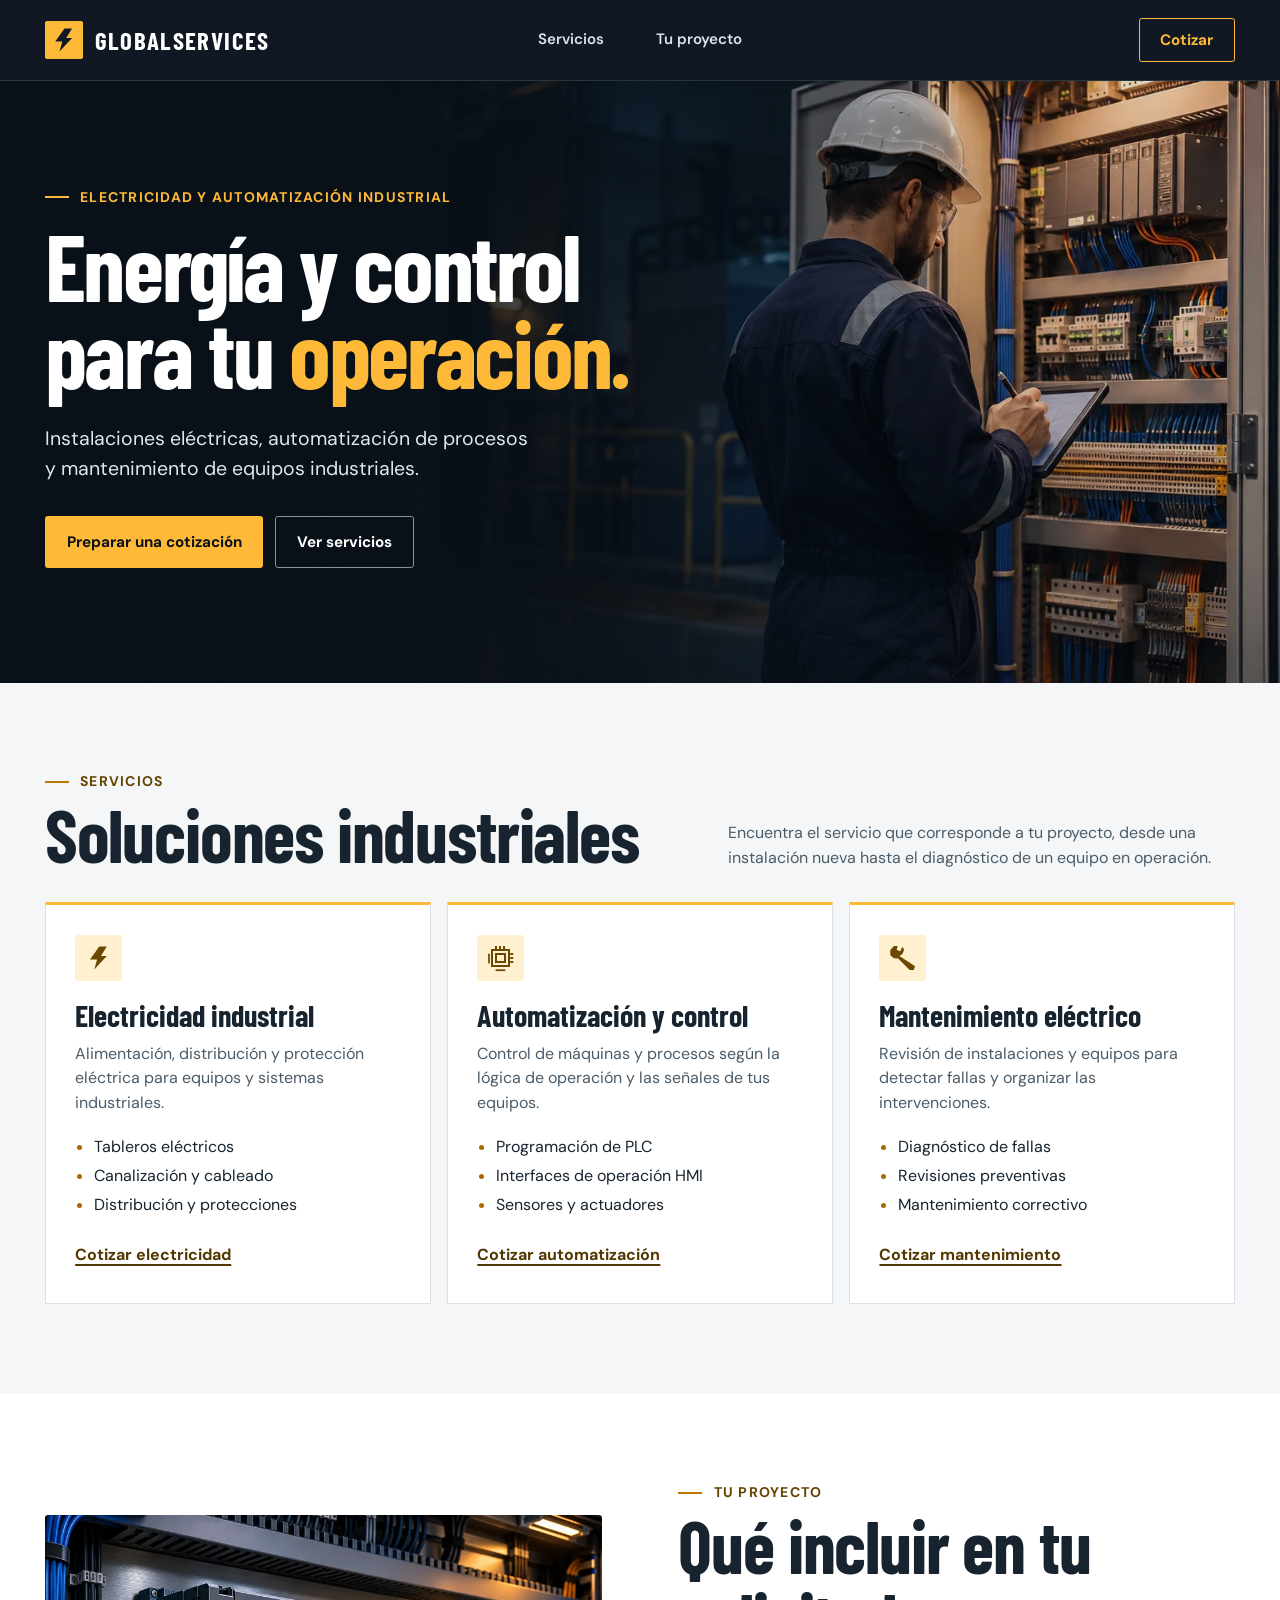
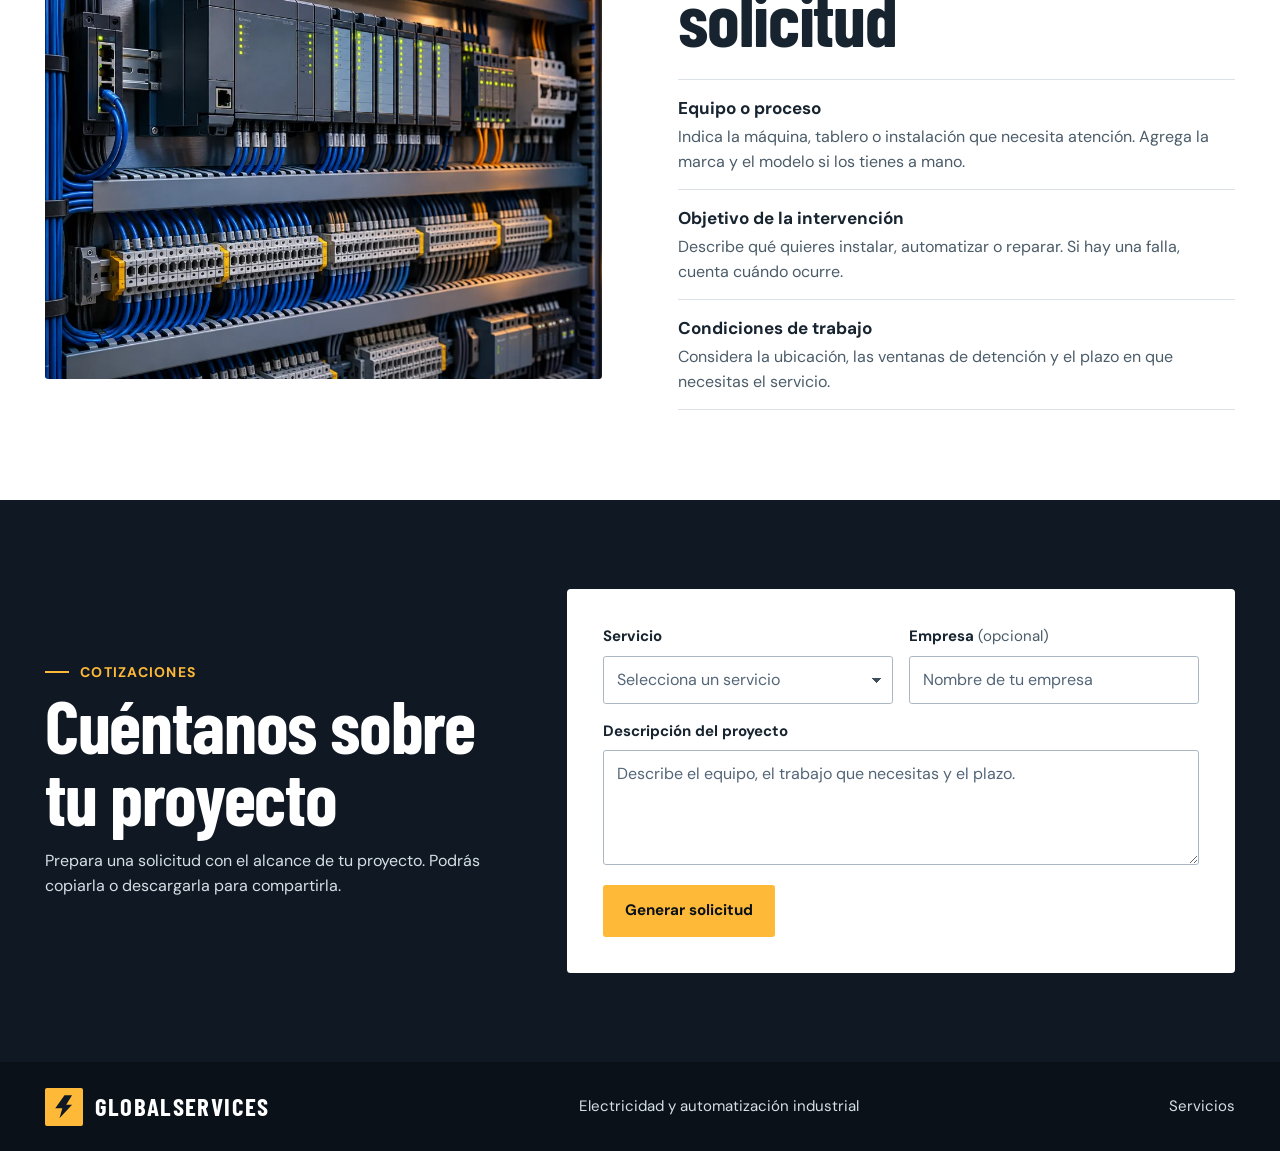
==== globalservices/index.html @ 5bad8e7e "Add two independent Spanish business websites" ====
<!doctype html>
<html lang="es-CL">
<head>
  <meta charset="utf-8">
  <meta name="viewport" content="width=device-width, initial-scale=1">
  <meta name="theme-color" content="#101923">
  <meta name="robots" content="noindex">
  <meta name="description" content="Globalservices. Electricidad industrial, automatización y mantenimiento eléctrico para tus proyectos y equipos.">
  <meta property="og:type" content="website">
  <meta property="og:title" content="Globalservices | Electricidad y automatización industrial">
  <meta property="og:description" content="Electricidad industrial, automatización y mantenimiento eléctrico. Prepara una solicitud para tu proyecto.">
  <title>Globalservices | Electricidad y automatización industrial</title>
  <link rel="icon" href="assets/mark.png" type="image/png">
  <link rel="preload" href="assets/barlow-condensed-700.woff2" as="font" type="font/woff2" crossorigin>
  <link rel="stylesheet" href="styles.css">
  <script src="script.js" defer></script>
</head>
<body>
  <a class="skip-link" href="#main">Saltar al contenido</a>
  <header id="inicio" class="site-header">
    <div class="container header-content">
      <a class="brand" href="#inicio" aria-label="Globalservices, inicio">
        <span class="brand-mark" aria-hidden="true"><span></span></span>
        <span>Globalservices</span>
      </a>
      <nav class="site-nav" aria-label="Navegación principal">
        <a href="#servicios">Servicios</a>
        <a href="#alcance">Tu proyecto</a>
      </nav>
      <a class="button button-header" href="#cotizar">Cotizar</a>
    </div>
  </header>

  <main id="main">
    <section class="hero" aria-labelledby="hero-title">
      <img class="hero-image" src="assets/industrial-hero.webp" alt="" fetchpriority="high">
      <div class="container hero-content">
        <p class="eyebrow hero-eyebrow">Electricidad y automatización industrial</p>
        <h1 id="hero-title">Energía y control<br>para tu <em>operación.</em></h1>
        <p class="hero-description">Instalaciones eléctricas, automatización de procesos y mantenimiento de equipos industriales.</p>
        <div class="hero-actions">
          <a class="button button-primary" href="#cotizar">Preparar una cotización</a>
          <a class="button button-outline" href="#servicios">Ver servicios</a>
        </div>
      </div>
    </section>

    <section id="servicios" class="section services" aria-labelledby="services-title">
      <div class="container">
        <div class="section-intro">
          <div>
            <p class="eyebrow">Servicios</p>
            <h2 id="services-title">Soluciones industriales</h2>
          </div>
          <p>Encuentra el servicio que corresponde a tu proyecto, desde una instalación nueva hasta el diagnóstico de un equipo en operación.</p>
        </div>
        <div class="service-grid">
          <article class="service-card">
            <span class="service-mark service-mark-power" aria-hidden="true"><span></span></span>
            <h3>Electricidad industrial</h3>
            <p>Alimentación, distribución y protección eléctrica para equipos y sistemas industriales.</p>
            <ul class="service-list">
              <li>Tableros eléctricos</li>
              <li>Canalización y cableado</li>
              <li>Distribución y protecciones</li>
            </ul>
            <a href="#cotizar" data-service="Electricidad industrial">Cotizar electricidad <span class="sr-only">industrial</span></a>
          </article>
          <article class="service-card">
            <span class="service-mark service-mark-control" aria-hidden="true"><span></span></span>
            <h3>Automatización y control</h3>
            <p>Control de máquinas y procesos según la lógica de operación y las señales de tus equipos.</p>
            <ul class="service-list">
              <li>Programación de PLC</li>
              <li>Interfaces de operación HMI</li>
              <li>Sensores y actuadores</li>
            </ul>
            <a href="#cotizar" data-service="Automatización y control">Cotizar automatización</a>
          </article>
          <article class="service-card">
            <span class="service-mark service-mark-maintenance" aria-hidden="true"><span></span></span>
            <h3>Mantenimiento eléctrico</h3>
            <p>Revisión de instalaciones y equipos para detectar fallas y organizar las intervenciones.</p>
            <ul class="service-list">
              <li>Diagnóstico de fallas</li>
              <li>Revisiones preventivas</li>
              <li>Mantenimiento correctivo</li>
            </ul>
            <a href="#cotizar" data-service="Mantenimiento eléctrico">Cotizar mantenimiento</a>
          </article>
        </div>
      </div>
    </section>

    <section id="alcance" class="section approach" aria-labelledby="approach-title">
      <div class="container approach-layout">
        <img class="approach-image" src="assets/industrial-detail.webp" alt="Detalle de un tablero de control con módulos y cableado ordenado" width="1200" height="800" loading="lazy" decoding="async">
        <div class="approach-content">
          <p class="eyebrow">Tu proyecto</p>
          <h2 id="approach-title">Qué incluir en tu solicitud</h2>
          <dl class="scope-list">
            <div><dt>Equipo o proceso</dt><dd>Indica la máquina, tablero o instalación que necesita atención. Agrega la marca y el modelo si los tienes a mano.</dd></div>
            <div><dt>Objetivo de la intervención</dt><dd>Describe qué quieres instalar, automatizar o reparar. Si hay una falla, cuenta cuándo ocurre.</dd></div>
            <div><dt>Condiciones de trabajo</dt><dd>Considera la ubicación, las ventanas de detención y el plazo en que necesitas el servicio.</dd></div>
          </dl>
        </div>
      </div>
    </section>

    <section id="cotizar" class="section quote" aria-labelledby="quote-title">
      <div class="container quote-layout">
        <div class="quote-intro">
          <p class="eyebrow">Cotizaciones</p>
          <h2 id="quote-title">Cuéntanos sobre tu proyecto</h2>
          <p>Prepara una solicitud con el alcance de tu proyecto. Podrás copiarla o descargarla para compartirla.</p>
        </div>
        <div class="quote-panel">
          <form id="quote-form">
            <div class="form-grid">
              <label for="service">Servicio
                <select name="service" id="service" required>
                  <option value="" disabled selected>Selecciona un servicio</option>
                  <option>Electricidad industrial</option>
                  <option>Automatización y control</option>
                  <option>Mantenimiento eléctrico</option>
                  <option>Otro proyecto industrial</option>
                </select>
              </label>
              <label for="company">Empresa <span class="optional">(opcional)</span>
                <input name="company" id="company" maxlength="120" autocomplete="organization" placeholder="Nombre de tu empresa">
              </label>
              <label class="full-field" for="description">Descripción del proyecto
                <textarea name="description" id="description" rows="4" maxlength="1500" required placeholder="Describe el equipo, el trabajo que necesitas y el plazo."></textarea>
              </label>
            </div>
            <button class="button button-primary" type="submit" disabled>Generar solicitud</button>
            <noscript><p>Activa JavaScript para preparar la solicitud y descargarla.</p></noscript>
          </form>
          <div class="quote-result" id="quote-result" hidden>
            <label for="quote-text">Tu solicitud</label>
            <textarea id="quote-text" rows="6" readonly></textarea>
            <div class="result-actions">
              <button class="button button-dark" id="copy-button" type="button">Copiar solicitud</button>
              <button class="button button-light" id="download-button" type="button">Descargar texto</button>
            </div>
            <p class="result-status" id="result-status" role="status"></p>
          </div>
        </div>
      </div>
    </section>
  </main>

  <footer class="footer">
    <div class="container footer-content">
      <a class="brand" href="#inicio" aria-label="Globalservices, volver al inicio">
        <span class="brand-mark" aria-hidden="true"><span></span></span>
        <span>Globalservices</span>
      </a>
      <p>Electricidad y automatización industrial</p>
      <a class="footer-link" href="#servicios">Servicios</a>
    </div>
  </footer>
</body>
</html>
---- globalservices/styles.css ----
@font-face {
  font-family: "Barlow Condensed";
  src: url("assets/barlow-condensed-700.woff2") format("woff2");
  font-display: swap;
  font-weight: 700;
}

@font-face {
  font-family: "DM Sans";
  src: url("assets/dm-sans.woff2") format("woff2");
  font-display: swap;
  font-weight: 400 700;
}

:root {
  --navy: #101923;
  --deep-navy: #0a1119;
  --ink: #17242f;
  --muted: #4b5c69;
  --line: #dbe1e7;
  --paper: #f4f6f8;
  --amber: #ffb938;
  --display: "Barlow Condensed", "Arial Narrow", sans-serif;
  font-family: "DM Sans", Arial, sans-serif;
  color: var(--ink);
  background: var(--navy);
}

*, *::before, *::after { box-sizing: border-box; }
html { scroll-behavior: smooth; }
body { margin: 0; line-height: 1.55; }
img { display: block; max-width: 100%; }
a { color: inherit; }
h1, h2, h3, p { margin: 0; }
button, input, select, textarea { font: inherit; }
button { cursor: pointer; }
button:disabled { opacity: .55; cursor: default; }

:focus-visible {
  outline: 3px solid #247bb7;
  outline-offset: 4px;
}

.site-header :focus-visible, .hero :focus-visible, .footer :focus-visible {
  outline-color: var(--amber);
}

.sr-only, .skip-link:not(:focus) {
  position: absolute;
  width: 1px;
  height: 1px;
  padding: 0;
  overflow: hidden;
  clip: rect(0, 0, 0, 0);
  white-space: nowrap;
  border: 0;
}

.skip-link:focus {
  position: fixed;
  z-index: 10;
  top: .5rem;
  left: .5rem;
  padding: .6rem 1rem;
  background: var(--amber);
  color: var(--deep-navy);
}

.container { width: min(76rem, 100% - clamp(2rem, 7vw, 7rem)); margin-inline: auto; }
.section { padding-block: clamp(3.75rem, 7vw, 7rem); }

.site-header { background: var(--navy); color: #fff; border-bottom: 1px solid #28343e; }
.header-content {
  min-height: 5rem;
  display: grid;
  grid-template-columns: 1fr auto 1fr;
  align-items: center;
  gap: 2rem;
}

.brand {
  display: inline-flex;
  align-items: center;
  gap: .75rem;
  width: fit-content;
  color: inherit;
  text-decoration: none;
  font: 700 1.55rem/1 var(--display);
  letter-spacing: .055em;
  text-transform: uppercase;
}

.brand-mark {
  background: var(--amber);
  color: var(--navy);
  width: 2.36rem;
  height: 2.36rem;
  display: grid;
  place-items: center;
  flex: 0 0 auto;
  border-radius: .12rem;
}

.brand-mark > span, .service-mark-power > span {
  width: 1.05rem;
  height: 1.45rem;
  background: currentColor;
  clip-path: polygon(55% 0, 100% 0, 65% 41%, 100% 41%, 25% 100%, 42% 57%, 0 57%);
}

.site-nav {
  display: flex;
  justify-content: center;
  gap: clamp(1.3rem, 4vw, 3.75rem);
  color: #dce4eb;
  font-size: .94rem;
  font-weight: 600;
}

.site-nav a, .footer-link { text-decoration: none; }
.site-nav a:hover, .footer-link:hover { color: var(--amber); }

.button {
  display: inline-flex;
  justify-content: center;
  align-items: center;
  min-height: 3.25rem;
  padding: .73rem 1.3rem;
  border: 1px solid transparent;
  border-radius: .18rem;
  font-weight: 700;
  font-size: .95rem;
  line-height: 1.25;
  text-decoration: none;
  text-align: center;
  transition: background-color .18s, border-color .18s, color .18s;
}

.button-header {
  justify-self: end;
  min-height: 2.55rem;
  color: var(--amber);
  border-color: var(--amber);
}

.button-header:hover, .button-primary { background: var(--amber); color: var(--deep-navy); }
.button-primary:hover { background: #ffd073; border-color: #ffd073; }
.button-outline { border-color: #89929b; color: #fff; }
.button-outline:hover { background: #263541; border-color: #bbc5cc; }
.button-dark { background: var(--navy); color: #fff; }
.button-dark:hover { background: #263541; }
.button-light { border-color: #aebbc6; color: var(--navy); background: white; }
.button-light:hover { background: #f0f3f6; }

.hero {
  min-height: clamp(34rem, 47vw, 43rem);
  color: white;
  background: var(--deep-navy);
  position: relative;
  isolation: isolate;
  display: flex;
  align-items: center;
}

.hero-image {
  width: 100%;
  height: 100%;
  position: absolute;
  inset: 0;
  z-index: -2;
  object-fit: cover;
  object-position: center 47%;
}

.hero::before {
  content: "";
  position: absolute;
  inset: 0;
  z-index: -1;
  background:
    linear-gradient(90deg, rgba(9,16,24,.98), rgba(9,16,24,.77) 42%, rgba(9,16,24,.19) 75%, rgba(9,16,24,.1)),
    linear-gradient(0deg, rgba(9,16,24,.3), transparent 50%);
}

.hero-content { padding-block: 4rem 4.5rem; }
.eyebrow {
  display: flex;
  align-items: center;
  gap: .7rem;
  color: #654300;
  font-size: .875rem;
  line-height: 1.35;
  font-weight: 700;
  letter-spacing: .09em;
  text-transform: uppercase;
}

.eyebrow::before { content: ""; height: 2px; width: 1.5rem; flex-shrink: 0; background: #bd7800; }
.hero-eyebrow { color: var(--amber); }
.hero-eyebrow::before { background: var(--amber); }

h1, h2, h3 { font-family: var(--display); font-weight: 700; }
h1 {
  margin-top: 1rem;
  font-size: clamp(4rem, 7.35vw, 7.12rem);
  line-height: .92;
  letter-spacing: -.025em;
}

h1 em { color: var(--amber); font-style: normal; }
.hero-description {
  max-width: 31rem;
  margin-top: 1.75rem;
  color: #e0e6ec;
  font-size: clamp(1.06rem, 1.55vw, 1.22rem);
}

.hero-actions, .result-actions { display: flex; flex-wrap: wrap; gap: .75rem; }
.hero-actions { margin-top: 2rem; }

.services { background: var(--paper); }
.section-intro {
  display: grid;
  grid-template-columns: 1.1fr .9fr;
  align-items: end;
  gap: clamp(1rem, 5vw, 6rem);
  margin-bottom: 2rem;
}

h2 {
  margin-top: .45rem;
  font-size: clamp(2.85rem, 5.8vw, 4.6rem);
  line-height: .98;
  letter-spacing: -.016em;
}

.section-intro > p { max-width: 33rem; color: var(--muted); }
.service-grid { display: grid; grid-template-columns: repeat(3, minmax(0, 1fr)); gap: 1rem; }

.service-card {
  min-height: 100%;
  display: flex;
  flex-direction: column;
  align-items: flex-start;
  padding: clamp(1.25rem, 2.3vw, 2.1rem);
  border: 1px solid var(--line);
  border-top: 3px solid var(--amber);
  background: white;
}

.service-mark {
  color: #6c4700;
  background: #fff0cf;
  width: 2.9rem;
  height: 2.9rem;
  display: grid;
  place-items: center;
  border-radius: .2rem;
  margin-bottom: 1.15rem;
}

.service-mark-control > span {
  position: relative;
  width: 1.15rem;
  height: 1.15rem;
  border: 2px solid currentColor;
  box-shadow: inset 0 0 0 2px #fff0cf, inset 0 0 0 4px currentColor;
}

.service-mark-control > span::before, .service-mark-control > span::after {
  content: "";
  position: absolute;
  width: .7rem;
  height: .2rem;
  top: -.33rem;
  left: .1rem;
  background: repeating-linear-gradient(90deg, currentColor 0 2px, transparent 2px 4px);
  box-shadow: 0 1.42rem 0 -.04rem currentColor;
}

.service-mark-control > span::after { transform: rotate(90deg); transform-origin: 50% .79rem; }
.service-mark-maintenance > span {
  width: 1.55rem;
  height: 1.55rem;
  background: currentColor;
  clip-path: polygon(17% 0, 30% 0, 26% 18%, 40% 23%, 49% 5%, 56% 17%, 49% 34%, 37% 42%, 100% 83%, 94% 100%, 77% 97%, 32% 52%, 14% 51%, 0 39%, 0 18%);
}

h3 { font-size: clamp(1.65rem, 2.35vw, 2.3rem); line-height: 1; }
.service-card p { color: var(--muted); margin-top: .75rem; }
.service-list { margin: 1.2rem 0; padding-inline-start: 1.15rem; }
.service-list li + li { margin-top: .25rem; }
.service-list li::marker { color: #a86a00; }
.service-card a {
  margin-top: auto;
  padding-block: .38rem;
  font-weight: 700;
  color: #533700;
  text-decoration-thickness: .1em;
  text-underline-offset: .25em;
}
.service-card a:hover { color: #8d5700; }

.approach { background: #fff; }
.approach-layout { display: grid; grid-template-columns: 1fr 1fr; align-items: center; gap: clamp(2rem, 6vw, 6rem); }
.approach-image { width: 100%; height: clamp(20rem, 38vw, 29rem); object-fit: cover; border-radius: .2rem; }
.scope-list { margin: 1.6rem 0 0; border-top: 1px solid var(--line); }
.scope-list > div { padding-block: .9rem; border-bottom: 1px solid var(--line); }
.scope-list dt { font-size: 1.07rem; font-weight: 700; }
.scope-list dd { margin: .25rem 0 0; color: var(--muted); }

.quote { background: var(--navy); color: white; }
.quote-layout { display: grid; grid-template-columns: .8fr 1.2fr; gap: clamp(2rem, 6vw, 6rem); }
.quote-intro { align-self: center; }
.quote-intro .eyebrow { color: var(--amber); }
.quote-intro .eyebrow::before { background: var(--amber); }
.quote-intro > p:last-child { margin-top: 1rem; color: #d5dfe6; max-width: 28rem; }
.quote-panel { padding: clamp(1.15rem, 3.4vw, 2.25rem); color: var(--ink); background: white; border-radius: .24rem; }
.form-grid { display: grid; grid-template-columns: 1fr 1fr; gap: 1rem; margin-bottom: 1.2rem; }
.form-grid > * { min-width: 0; }
.full-field { grid-column: 1 / -1; }
label { display: block; font-size: .94rem; font-weight: 700; }
.optional { color: var(--muted); font-weight: 400; }

input, select, textarea {
  display: block;
  width: 100%;
  margin-top: .45rem;
  padding: .74rem .8rem;
  background: #fff;
  color: var(--ink);
  border: 1px solid #aab7c2;
  border-radius: .18rem;
  font: 400 1rem/1.4 "DM Sans", Arial, sans-serif;
}

select {
  appearance: none;
  background-image: linear-gradient(45deg, transparent 50%, #3d4f5d 50%), linear-gradient(135deg, #3d4f5d 50%, transparent 50%);
  background-position: calc(100% - 1rem) 52%, calc(100% - .68rem) 52%;
  background-size: .33rem .33rem;
  background-repeat: no-repeat;
  padding-right: 1.7rem;
}

select:invalid, input::placeholder, textarea::placeholder { color: #536577; }
textarea { resize: vertical; min-height: 6.8rem; }
.quote-result { margin-top: 1.4rem; padding-top: 1.4rem; border-top: 1px solid var(--line); }
.quote-result textarea { background: #f6f8fa; margin-bottom: .75rem; }
.result-status { margin-top: .5rem; color: #244a37; }
.result-status:empty { margin: 0; }

.footer { background: var(--deep-navy); color: #d5dfe6; }
.footer-content { display: flex; align-items: center; justify-content: space-between; gap: 1.2rem; padding-block: 1.6rem; }
.footer .brand { color: #fff; }
.footer p, .footer-link { font-size: .94rem; }

@media (max-width: 58rem) {
  .service-grid { gap: .7rem; }
  .service-card { padding: 1.15rem; }
  .quote-layout { grid-template-columns: .9fr 1.1fr; gap: 2rem; }
  .form-grid { grid-template-columns: minmax(0, 1fr); }
}

@media (max-width: 43rem) {
  .header-content { grid-template-columns: 1fr auto; gap: 0 1rem; padding-top: .85rem; }
  .button-header { grid-column: 2; grid-row: 1; }
  .site-nav { grid-column: 1 / -1; justify-content: flex-start; padding: .7rem 0; gap: 1.4rem; }
  .site-nav a { display: inline-flex; padding: .35rem .1rem; }
  .hero { min-height: 35rem; align-items: end; }
  .hero-image { object-position: 63% center; }
  .hero::before {
    background:
      linear-gradient(0deg, rgba(9,16,24,.99), rgba(9,16,24,.86) 48%, rgba(9,16,24,.15) 100%),
      linear-gradient(90deg, rgba(9,16,24,.52), transparent);
  }
  .hero-content { padding: 5rem 0 3rem; }
  .section-intro, .service-grid, .approach-layout, .quote-layout { grid-template-columns: minmax(0, 1fr); }
  .service-grid { gap: .9rem; }
  .service-card { padding: 1.25rem; }
  .approach-content { order: -1; }
  .approach-image { height: clamp(14rem, 63vw, 23rem); }
  .footer-content { align-items: flex-start; flex-direction: column; gap: .7rem; }
}

@media (max-width: 26rem) {
  h1 { font-size: 3.45rem; }
  .hero-eyebrow { font-size: .81rem; letter-spacing: .07em; }
}

@media (prefers-reduced-motion: reduce) {
  html { scroll-behavior: auto; }
  *, *::before, *::after { transition: none !important; }
}
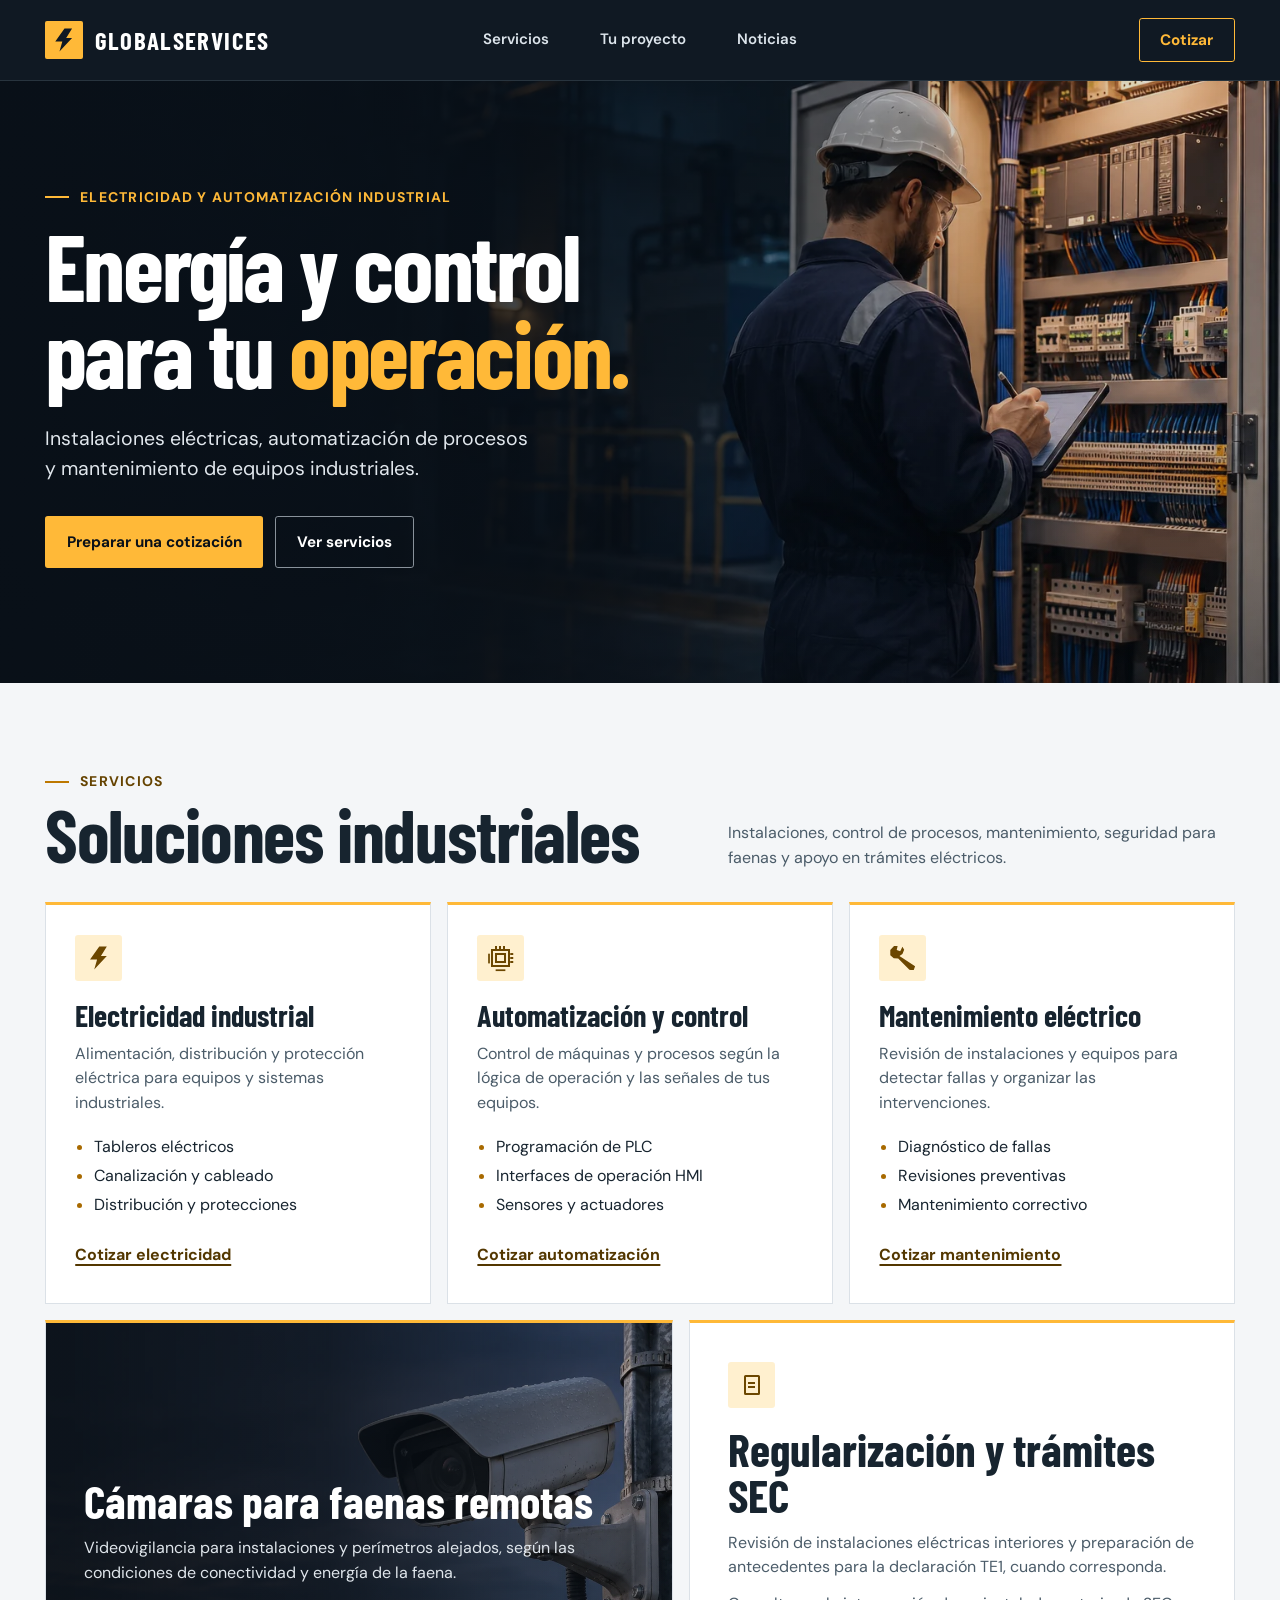
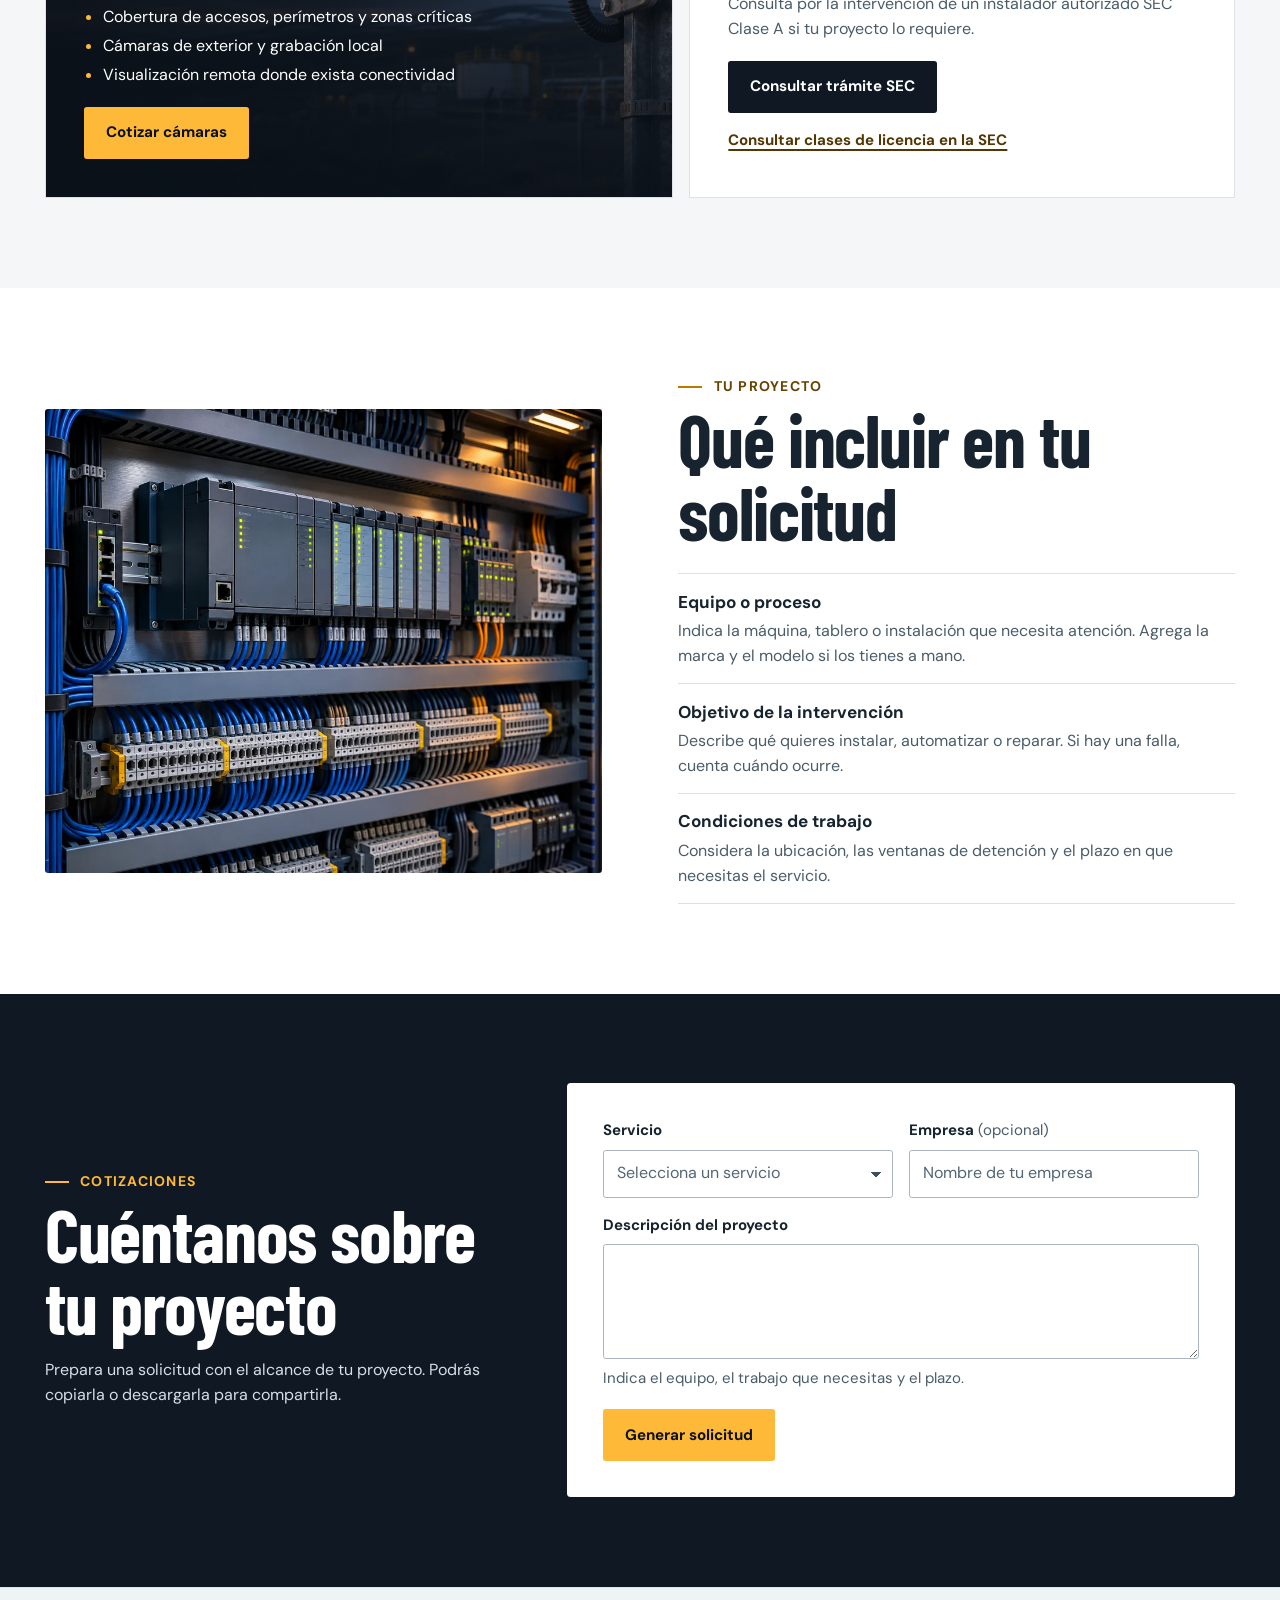
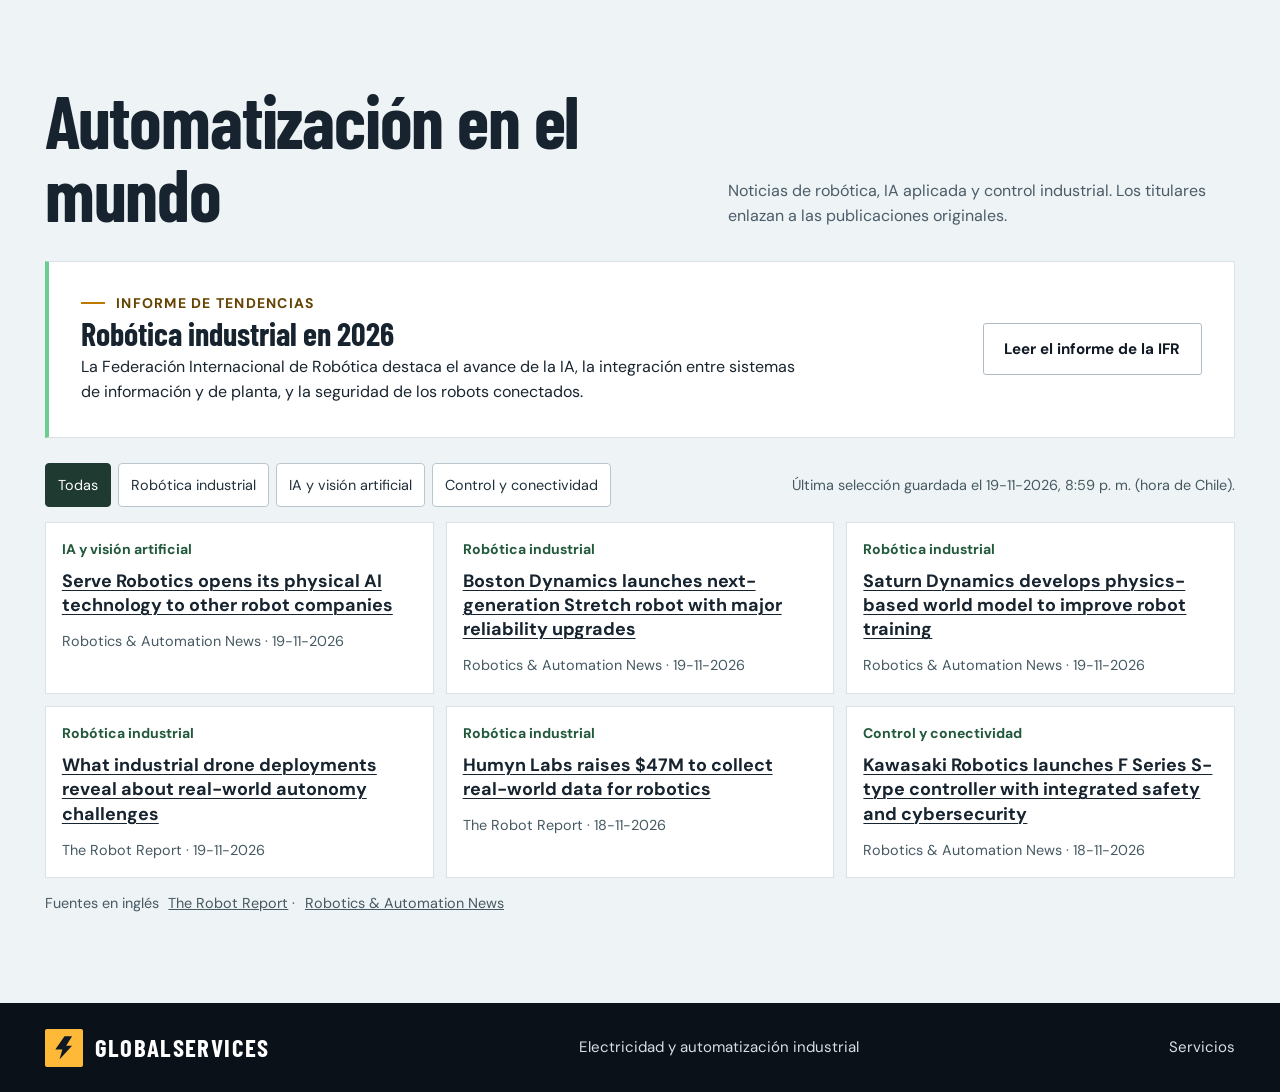
==== commit 08eb4aee: "Expand service catalogs and add live industrial automation news" ====
--- a/globalservices/index.html
+++ b/globalservices/index.html
@@ -5,15 +5,16 @@
   <meta name="viewport" content="width=device-width, initial-scale=1">
   <meta name="theme-color" content="#101923">
   <meta name="robots" content="noindex">
-  <meta name="description" content="Globalservices. Electricidad industrial, automatización y mantenimiento eléctrico para tus proyectos y equipos.">
+  <meta name="description" content="Globalservices. Electricidad industrial, automatización, mantenimiento, cámaras para faenas remotas y apoyo en trámites eléctricos ante la SEC.">
   <meta property="og:type" content="website">
   <meta property="og:title" content="Globalservices | Electricidad y automatización industrial">
-  <meta property="og:description" content="Electricidad industrial, automatización y mantenimiento eléctrico. Prepara una solicitud para tu proyecto.">
+  <meta property="og:description" content="Electricidad industrial, automatización, mantenimiento, cámaras para faenas remotas y trámites eléctricos ante la SEC.">
   <title>Globalservices | Electricidad y automatización industrial</title>
   <link rel="icon" href="assets/mark.png" type="image/png">
   <link rel="preload" href="assets/barlow-condensed-700.woff2" as="font" type="font/woff2" crossorigin>
   <link rel="stylesheet" href="styles.css">
   <script src="script.js" defer></script>
+  <script type="module" src="news.js"></script>
 </head>
 <body>
   <a class="skip-link" href="#main">Saltar al contenido</a>
@@ -26,6 +27,7 @@
       <nav class="site-nav" aria-label="Navegación principal">
         <a href="#servicios">Servicios</a>
         <a href="#alcance">Tu proyecto</a>
+        <a href="#noticias">Noticias</a>
       </nav>
       <a class="button button-header" href="#cotizar">Cotizar</a>
     </div>
@@ -52,7 +54,7 @@
             <p class="eyebrow">Servicios</p>
             <h2 id="services-title">Soluciones industriales</h2>
           </div>
-          <p>Encuentra el servicio que corresponde a tu proyecto, desde una instalación nueva hasta el diagnóstico de un equipo en operación.</p>
+          <p>Instalaciones, control de procesos, mantenimiento, seguridad para faenas y apoyo en trámites eléctricos.</p>
         </div>
         <div class="service-grid">
           <article class="service-card">
@@ -87,6 +89,26 @@
               <li>Mantenimiento correctivo</li>
             </ul>
             <a href="#cotizar" data-service="Mantenimiento eléctrico">Cotizar mantenimiento</a>
+          </article>
+        </div>
+        <div class="specialty-grid">
+          <article class="service-card service-spotlight camera-service" id="camaras-remotas">
+            <h3>Cámaras para faenas remotas</h3>
+            <p>Videovigilancia para instalaciones y perímetros alejados, según las condiciones de conectividad y energía de la faena.</p>
+            <ul class="service-list">
+              <li>Cobertura de accesos, perímetros y zonas críticas</li>
+              <li>Cámaras de exterior y grabación local</li>
+              <li>Visualización remota donde exista conectividad</li>
+            </ul>
+            <a href="#cotizar" class="button button-primary" data-service="Cámaras para faenas remotas">Cotizar cámaras</a>
+          </article>
+          <article class="service-card service-spotlight sec-service" id="tramites-sec">
+            <span class="service-mark service-mark-document" aria-hidden="true"><span></span></span>
+            <h3>Regularización y trámites SEC</h3>
+            <p>Revisión de instalaciones eléctricas interiores y preparación de antecedentes para la declaración TE1, cuando corresponda.</p>
+            <p>Consulta por la intervención de un instalador autorizado SEC Clase A si tu proyecto lo requiere.</p>
+            <a href="#cotizar" class="button button-dark" data-service="Regularización y trámites SEC">Consultar trámite SEC</a>
+            <a class="sec-reference" href="https://www.sec.cl/area-instaladores/instaladores-electricos/">Consultar clases de licencia en la SEC</a>
           </article>
         </div>
       </div>
@@ -123,6 +145,8 @@
                   <option>Electricidad industrial</option>
                   <option>Automatización y control</option>
                   <option>Mantenimiento eléctrico</option>
+                  <option>Cámaras para faenas remotas</option>
+                  <option>Regularización y trámites SEC</option>
                   <option>Otro proyecto industrial</option>
                 </select>
               </label>
@@ -130,7 +154,8 @@
                 <input name="company" id="company" maxlength="120" autocomplete="organization" placeholder="Nombre de tu empresa">
               </label>
               <label class="full-field" for="description">Descripción del proyecto
-                <textarea name="description" id="description" rows="4" maxlength="1500" required placeholder="Describe el equipo, el trabajo que necesitas y el plazo."></textarea>
+                <textarea name="description" id="description" rows="4" maxlength="1500" required aria-describedby="project-hint"></textarea>
+                <span class="field-hint" id="project-hint">Indica el equipo, el trabajo que necesitas y el plazo.</span>
               </label>
             </div>
             <button class="button button-primary" type="submit" disabled>Generar solicitud</button>
@@ -148,6 +173,37 @@
         </div>
       </div>
     </section>
+    <section id="noticias" class="section news" aria-labelledby="news-title">
+      <div class="container">
+        <div class="section-intro">
+          <h2 id="news-title">Automatización en el mundo</h2>
+          <p>Noticias de robótica, IA aplicada y control industrial. Los titulares enlazan a las publicaciones originales.</p>
+        </div>
+        <aside class="industry-context" aria-label="Informe de tendencias">
+          <div>
+            <p class="eyebrow">Informe de tendencias</p>
+            <h3>Robótica industrial en 2026</h3>
+            <p>La Federación Internacional de Robótica destaca el avance de la IA, la integración entre sistemas de información y de planta, y la seguridad de los robots conectados.</p>
+          </div>
+          <a class="button button-light" href="https://ifr.org/ifr-press-releases/news/top-5-global-robotics-trends-2026">Leer el informe de la IFR <span class="sr-only">en inglés</span></a>
+        </aside>
+        <div class="news-bar">
+          <div class="news-filters" id="news-filters" role="group" aria-label="Filtrar noticias por tema" hidden>
+            <button type="button" aria-pressed="true" data-topic="">Todas</button>
+            <button type="button" aria-pressed="false" data-topic="Robótica industrial">Robótica industrial</button>
+            <button type="button" aria-pressed="false" data-topic="IA y visión artificial">IA y visión artificial</button>
+            <button type="button" aria-pressed="false" data-topic="Control y conectividad">Control y conectividad</button>
+          </div>
+          <p class="news-status" id="news-status" role="status">Consulta las publicaciones del sector.</p>
+        </div>
+        <ul class="news-grid" id="news-list" aria-label="Titulares recientes"></ul>
+        <p class="news-sources">Fuentes en inglés
+          <a href="https://www.therobotreport.com/">The Robot Report</a>
+          <span aria-hidden="true">·</span>
+          <a href="https://roboticsandautomationnews.com/">Robotics &amp; Automation News</a>
+        </p>
+      </div>
+    </section>
   </main>
 
   <footer class="footer">
--- a/globalservices/styles.css
+++ b/globalservices/styles.css
@@ -301,6 +301,63 @@
 }
 .service-card a:hover { color: #8d5700; }
 
+.specialty-grid {
+  display: grid;
+  grid-template-columns: 1.15fr 1fr;
+  gap: 1rem;
+  margin-top: 1rem;
+}
+
+.service-spotlight {
+  position: relative;
+  isolation: isolate;
+  padding: clamp(1.4rem, 3vw, 2.5rem);
+}
+
+.service-spotlight h3 { font-size: clamp(2rem, 3.6vw, 3rem); }
+.service-spotlight > p { max-width: 31rem; }
+
+.camera-service {
+  overflow: hidden;
+  justify-content: end;
+  background: var(--deep-navy);
+  color: white;
+}
+
+.camera-service::before {
+  content: "";
+  position: absolute;
+  z-index: -1;
+  inset: 0;
+  background:
+    linear-gradient(90deg, rgba(10,17,25,.96) 4%, rgba(10,17,25,.83) 45%, rgba(10,17,25,.23)),
+    linear-gradient(0deg, rgba(10,17,25,.9) 2%, rgba(10,17,25,0) 64%),
+    url("assets/camaras-faena.webp") 62% center / cover;
+}
+
+.camera-service > p { color: #e0e6ec; }
+.camera-service .service-list li::marker { color: var(--amber); }
+.camera-service :focus-visible { outline-color: var(--amber); }
+
+.service-spotlight .button {
+  padding: .73rem 1.3rem;
+  font-weight: 700;
+}
+
+.service-spotlight .button-primary { color: var(--deep-navy); margin-top: 0; }
+.service-spotlight .button-dark { color: white; margin-top: 1.2rem; }
+.service-spotlight .sec-reference { margin-top: .65rem; font-size: .94rem; }
+
+.service-mark-document > span {
+  width: 1rem;
+  height: 1.25rem;
+  border: 2px solid currentColor;
+  border-radius: .1rem;
+  background:
+    linear-gradient(currentColor, currentColor) center 34% / 60% 2px no-repeat,
+    linear-gradient(currentColor, currentColor) center 64% / 60% 2px no-repeat;
+}
+
 .approach { background: #fff; }
 .approach-layout { display: grid; grid-template-columns: 1fr 1fr; align-items: center; gap: clamp(2rem, 6vw, 6rem); }
 .approach-image { width: 100%; height: clamp(20rem, 38vw, 29rem); object-fit: cover; border-radius: .2rem; }
@@ -321,6 +378,7 @@
 .full-field { grid-column: 1 / -1; }
 label { display: block; font-size: .94rem; font-weight: 700; }
 .optional { color: var(--muted); font-weight: 400; }
+.field-hint { display: block; margin-top: .45rem; color: var(--muted); font-weight: 400; }
 
 input, select, textarea {
   display: block;
@@ -375,9 +433,15 @@
       linear-gradient(90deg, rgba(9,16,24,.52), transparent);
   }
   .hero-content { padding: 5rem 0 3rem; }
-  .section-intro, .service-grid, .approach-layout, .quote-layout { grid-template-columns: minmax(0, 1fr); }
+  .section-intro, .service-grid, .specialty-grid, .approach-layout, .quote-layout { grid-template-columns: minmax(0, 1fr); }
   .service-grid { gap: .9rem; }
   .service-card { padding: 1.25rem; }
+  .camera-service { min-height: 25rem; }
+  .camera-service::before {
+    background:
+      linear-gradient(0deg, rgba(10,17,25,.98) 4%, rgba(10,17,25,.81) 62%, rgba(10,17,25,.18)),
+      url("assets/camaras-faena.webp") 70% top / cover;
+  }
   .approach-content { order: -1; }
   .approach-image { height: clamp(14rem, 63vw, 23rem); }
   .footer-content { align-items: flex-start; flex-direction: column; gap: .7rem; }
@@ -392,3 +456,63 @@
   html { scroll-behavior: auto; }
   *, *::before, *::after { transition: none !important; }
 }
+
+.news { background: #eef3f5; border-top: 1px solid var(--line); }
+.industry-context {
+  display: flex;
+  justify-content: space-between;
+  align-items: center;
+  gap: 1.25rem;
+  margin-bottom: 1.6rem;
+  padding: clamp(1.2rem, 3vw, 2rem);
+  border: 1px solid var(--line);
+  border-left: .28rem solid #6dcc92;
+  background: white;
+}
+.industry-context h3 { margin: .25rem 0 .4rem; font-size: clamp(1.55rem, 3vw, 2rem); }
+.industry-context p:last-child { max-width: 65ch; margin: 0; }
+.industry-context .button { flex: 0 0 auto; }
+.news-bar { display: flex; justify-content: space-between; align-items: center; gap: .75rem; flex-wrap: wrap; }
+.news-filters { display: flex; flex-wrap: wrap; gap: .45rem; }
+.news-filters[hidden] { display: none; }
+.news-filters button {
+  min-height: 44px;
+  padding: .4rem .75rem;
+  border: 1px solid #bac6ce;
+  border-radius: .25rem;
+  background: white;
+  color: #20303b;
+  font: inherit;
+  font-size: .9rem;
+  cursor: pointer;
+}
+.news-filters button[aria-pressed="true"] { border-color: #1e3a31; color: white; background: #1e3a31; }
+.news-filters button:hover:not([aria-pressed="true"]) { border-color: #276645; }
+.news-status, .news-sources, .news-meta { font-size: .9rem; color: #465962; }
+.news-status { margin: 0; }
+.news-grid {
+  list-style: none;
+  margin: .9rem 0 0;
+  padding: 0;
+  display: grid;
+  grid-template-columns: repeat(3, minmax(0, 1fr));
+  gap: .75rem;
+}
+.news-grid:empty { display: none; }
+.news-grid li { padding: 1rem; background: #fff; border: 1px solid var(--line); }
+.news-grid h3 { margin: .55rem 0 .8rem; font: 700 1.12rem/1.35 "DM Sans", sans-serif; }
+.news-grid h3 a { text-decoration-thickness: .08em; text-underline-offset: .15em; }
+.news-grid h3 a:hover { color: #266844; }
+.news-category { margin: 0; font-size: .875rem; font-weight: 700; color: #22583b; }
+.news-meta { margin: 0; }
+.news-sources { margin: .85rem 0 0; }
+.news-sources a { margin-inline-start: .35rem; }
+
+@media (max-width: 58rem) {
+  .news-grid { grid-template-columns: repeat(2, minmax(0, 1fr)); }
+}
+@media (max-width: 43rem) {
+  .industry-context { align-items: flex-start; flex-direction: column; }
+  .news-grid { grid-template-columns: minmax(0, 1fr); }
+  .site-nav { column-gap: clamp(.7rem, 4vw, 1.4rem); }
+}
